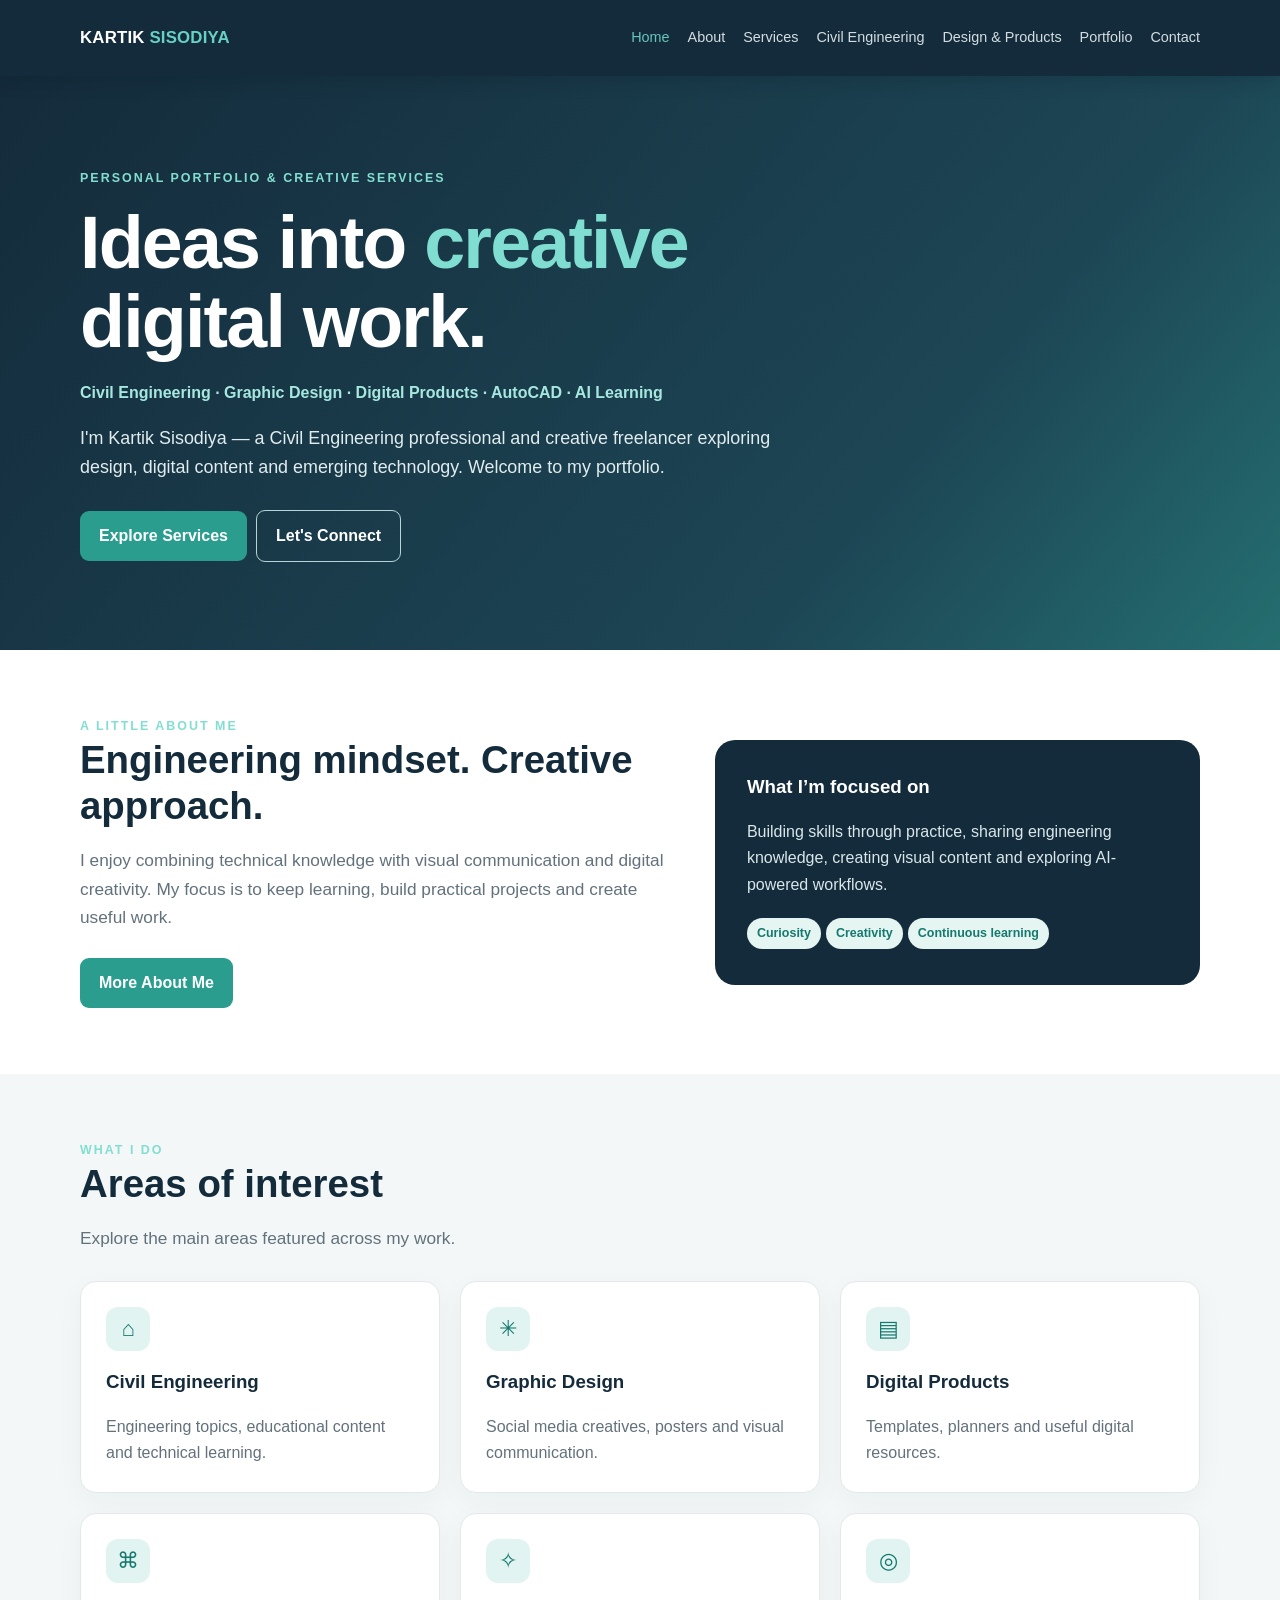
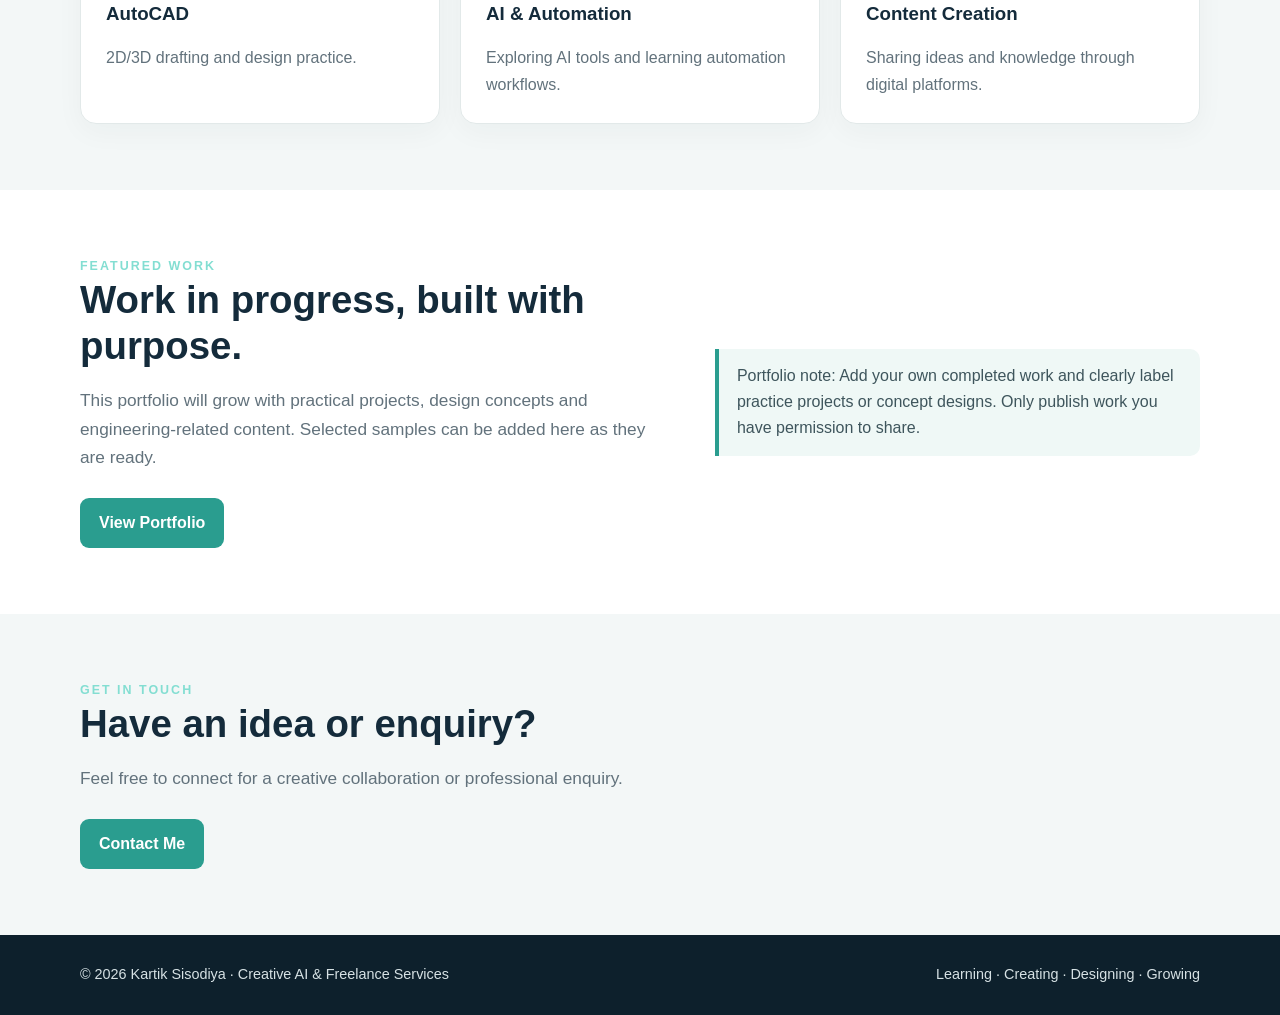
==== index.html @ 6b042577 "Add remaining portfolio website pages" ====
<!doctype html>
<html lang="en"><head><meta charset="utf-8"><meta name="viewport" content="width=device-width, initial-scale=1">
<meta name="description" content="Kartik Sisodiya — Civil Engineering, Graphic Design, Digital Products, AutoCAD and creative digital work.">
<title>Home | Kartik Sisodiya</title><link rel="stylesheet" href="style.css"></head>
<body><header><div class="wrap nav"><a class="brand" href="index.html">KARTIK <span>SISODIYA</span></a><nav><a class="active" href="index.html">Home</a><a class="" href="about.html">About</a><a class="" href="services.html">Services</a><a class="" href="civil-engineering.html">Civil Engineering</a><a class="" href="design-products.html">Design & Products</a><a class="" href="portfolio.html">Portfolio</a><a class="" href="contact.html">Contact</a></nav></div></header>

<main>
<section class="hero"><div class="wrap"><div class="eyebrow">Personal Portfolio & Creative Services</div>
<h1>Ideas into <span style="color:#80ddd1">creative</span><br>digital work.</h1>
<p class="tagline">Civil Engineering · Graphic Design · Digital Products · AutoCAD · AI Learning</p>
<p>I'm Kartik Sisodiya — a Civil Engineering professional and creative freelancer exploring design, digital content and emerging technology. Welcome to my portfolio.</p>
<a class="btn" href="services.html">Explore Services</a><a class="btn outline" href="contact.html">Let's Connect</a></div></section>
<section><div class="wrap split"><div><div class="eyebrow">A little about me</div><h2>Engineering mindset. Creative approach.</h2>
<p class="lead">I enjoy combining technical knowledge with visual communication and digital creativity. My focus is to keep learning, build practical projects and create useful work.</p><a class="btn" href="about.html">More About Me</a></div>
<div class="panel"><h3>What I’m focused on</h3><p>Building skills through practice, sharing engineering knowledge, creating visual content and exploring AI-powered workflows.</p><span class="pill">Curiosity</span><span class="pill">Creativity</span><span class="pill">Continuous learning</span></div></div></section>
<section class="soft"><div class="wrap"><div class="eyebrow">What I do</div><h2>Areas of interest</h2><p class="lead">Explore the main areas featured across my work.</p>
<div class="grid"><article class="card"><div class="icon">⌂</div><h3>Civil Engineering</h3><p>Engineering topics, educational content and technical learning.</p></article>
<article class="card"><div class="icon">✳</div><h3>Graphic Design</h3><p>Social media creatives, posters and visual communication.</p></article>
<article class="card"><div class="icon">▤</div><h3>Digital Products</h3><p>Templates, planners and useful digital resources.</p></article>
<article class="card"><div class="icon">⌘</div><h3>AutoCAD</h3><p>2D/3D drafting and design practice.</p></article>
<article class="card"><div class="icon">✧</div><h3>AI & Automation</h3><p>Exploring AI tools and learning automation workflows.</p></article>
<article class="card"><div class="icon">◎</div><h3>Content Creation</h3><p>Sharing ideas and knowledge through digital platforms.</p></article></div></div></section>
<section><div class="wrap split"><div><div class="eyebrow">Featured work</div><h2>Work in progress, built with purpose.</h2><p class="lead">This portfolio will grow with practical projects, design concepts and engineering-related content. Selected samples can be added here as they are ready.</p><a class="btn" href="portfolio.html">View Portfolio</a></div><div class="notice">Portfolio note: Add your own completed work and clearly label practice projects or concept designs. Only publish work you have permission to share.</div></div></section>
<section class="soft"><div class="wrap"><div class="eyebrow">Get in touch</div><h2>Have an idea or enquiry?</h2><p class="lead">Feel free to connect for a creative collaboration or professional enquiry.</p><a class="btn" href="contact.html">Contact Me</a></div></section>
</main>
<footer><div class="wrap foot"><div>© 2026 Kartik Sisodiya · Creative AI & Freelance Services</div><div>Learning · Creating · Designing · Growing</div></div></footer>
</body></html>
---- style.css ----
:root{--navy:#142b3b;--teal:#2a9d8f;--ink:#20313d;--muted:#62727c;--paper:#f3f7f7;--white:#fff}
*{box-sizing:border-box}html{scroll-behavior:smooth}body{margin:0;font-family:Inter,Arial,sans-serif;color:var(--ink);background:var(--white);line-height:1.65}
a{color:inherit;text-decoration:none}.wrap{width:min(1120px,92%);margin:auto}
header{background:var(--navy);color:white;position:sticky;top:0;z-index:10;box-shadow:0 4px 18px #07172230}
.nav{min-height:76px;display:flex;align-items:center;justify-content:space-between;gap:24px}.brand{font-weight:800;letter-spacing:.2px;font-size:1.05rem}.brand span{color:#67d1c3}
nav{display:flex;gap:18px;flex-wrap:wrap;align-items:center}nav a{font-size:.9rem;color:#e8f1f3;opacity:.9}nav a:hover,nav a.active{color:#70d6c9}
.hero{background:linear-gradient(130deg,#142b3b 0%,#1d4655 70%,#246e70 100%);color:white;padding:92px 0 88px}
.eyebrow{color:#83ded2;text-transform:uppercase;letter-spacing:2px;font-size:.78rem;font-weight:700}
h1{font-size:clamp(2.5rem,6vw,4.6rem);line-height:1.08;margin:14px 0 18px;letter-spacing:-1.8px}
.hero p{max-width:720px;color:#e1ecee;font-size:1.12rem}
.hero .tagline{font-weight:700;color:#a6e8df;font-size:1rem}
.btn{display:inline-flex;align-items:center;justify-content:center;padding:12px 19px;border-radius:9px;background:var(--teal);color:white;font-weight:700;margin:9px 9px 0 0;transition:.2s}
.btn:hover{transform:translateY(-2px);filter:brightness(1.06)}.btn.outline{background:transparent;border:1px solid #b7d4d8}
section{padding:66px 0}.soft{background:var(--paper)}h2{font-size:clamp(1.8rem,3vw,2.5rem);line-height:1.2;color:var(--navy);margin:0 0 14px}h3{color:var(--navy);margin:0 0 8px}.lead{font-size:1.08rem;color:var(--muted);max-width:760px}
.grid{display:grid;grid-template-columns:repeat(3,1fr);gap:20px;margin-top:28px}.grid.two{grid-template-columns:repeat(2,1fr)}
.card{border:1px solid #e2e9e9;border-radius:16px;padding:25px;background:white;box-shadow:0 8px 28px #132d3b0a}
.icon{width:44px;height:44px;border-radius:12px;background:#e1f4f1;color:#16796f;display:grid;place-items:center;font-size:1.35rem;margin-bottom:16px}
.card p{color:var(--muted);margin-bottom:0}.pill{display:inline-block;background:#e5f5f2;color:#16796f;padding:5px 10px;border-radius:99px;font-size:.78rem;font-weight:700;margin:4px 5px 4px 0}
.split{display:grid;grid-template-columns:1.1fr .9fr;gap:42px;align-items:center}
.panel{background:var(--navy);color:white;border-radius:20px;padding:32px}.panel h3{color:white}.panel p{color:#d9e7e9}
.list{padding-left:20px;color:var(--muted)}.list li{margin:8px 0}
.pagehero{background:var(--navy);color:white;padding:58px 0}.pagehero h1{font-size:clamp(2.3rem,5vw,3.6rem);margin:8px 0}.pagehero p{color:#dce9eb;max-width:700px}
.contactbox{background:var(--paper);padding:25px;border-radius:14px;margin:12px 0}
footer{background:#0d202c;color:#d6e1e4;padding:28px 0;font-size:.9rem}footer .foot{display:flex;justify-content:space-between;gap:18px;flex-wrap:wrap}
.small{font-size:.88rem;color:var(--muted)}.notice{border-left:4px solid var(--teal);padding:14px 18px;background:#eff8f6;border-radius:0 10px 10px 0;color:#3e555c}
@media(max-width:760px){.nav{padding:14px 0;align-items:flex-start;flex-direction:column}nav{gap:12px}.hero{padding:66px 0}.grid,.grid.two,.split{grid-template-columns:1fr}section{padding:48px 0}}
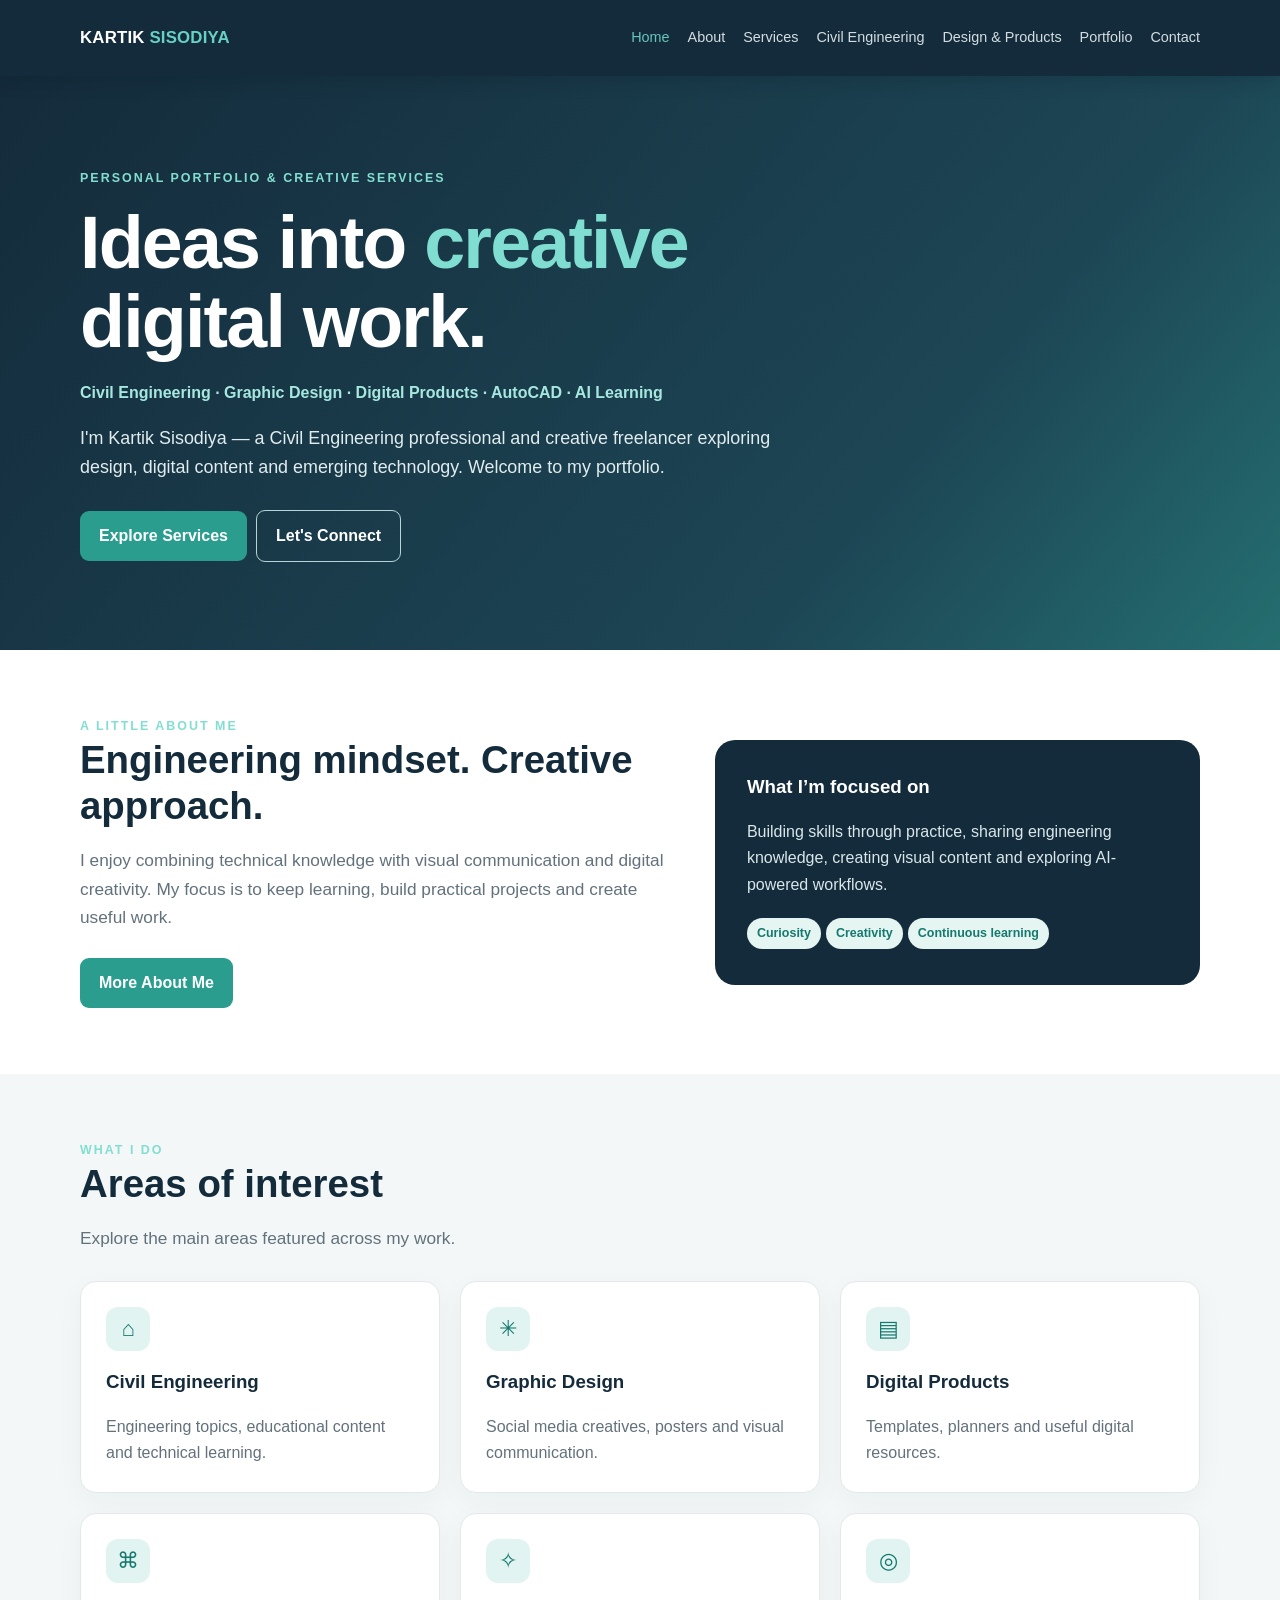
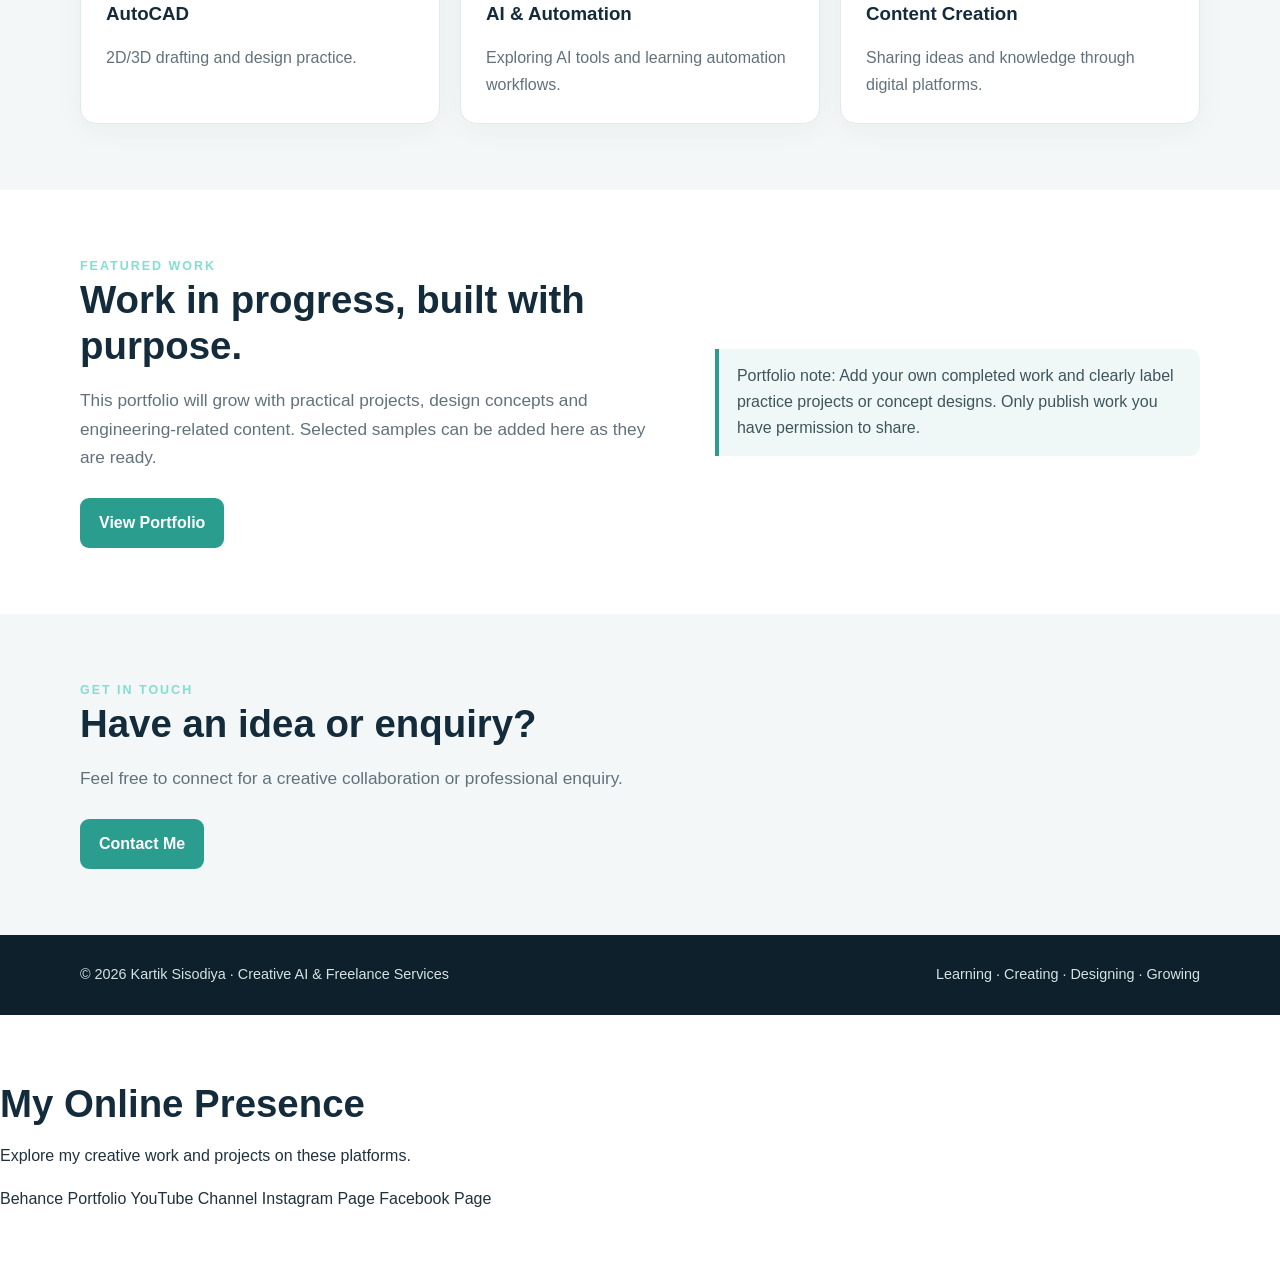
==== commit 4749f6f7: "Portfolio Link Add" ====
--- a/index.html
+++ b/index.html
@@ -24,4 +24,35 @@
 <section class="soft"><div class="wrap"><div class="eyebrow">Get in touch</div><h2>Have an idea or enquiry?</h2><p class="lead">Feel free to connect for a creative collaboration or professional enquiry.</p><a class="btn" href="contact.html">Contact Me</a></div></section>
 </main>
 <footer><div class="wrap foot"><div>© 2026 Kartik Sisodiya · Creative AI & Freelance Services</div><div>Learning · Creating · Designing · Growing</div></div></footer>
-</body></html>+
+<section class="social-links-section">
+  <h2>My Online Presence</h2>
+  <p>Explore my creative work and projects on these platforms.</p>
+
+  <div class="social-links">
+
+    <a href="https://www.behance.net/sisodiyakartik"
+       target="_blank" rel="noopener noreferrer">
+      Behance Portfolio
+    </a>
+
+    <a href="https://youtube.com/@civilengineeringprofession-f2p?si=ohInA8pzZz2VDzS5"
+       target="_blank" rel="noopener noreferrer">
+      YouTube Channel
+    </a>
+
+    <a href="https://www.instagram.com/civil_engineering_profession?vrfl=ejMzOXphMnRhOXYy"
+       target="_blank" rel="noopener noreferrer">
+      Instagram Page
+    </a>
+
+    <a href="https://www.facebook.com/share/1Dv3RnD82E/"
+       target="_blank" rel="noopener noreferrer">
+      Facebook Page
+    </a>
+
+  </div>
+</section>
+
+</body>  
+</html>
--- a/style.css
+++ b/style.css
@@ -25,3 +25,39 @@
 footer{background:#0d202c;color:#d6e1e4;padding:28px 0;font-size:.9rem}footer .foot{display:flex;justify-content:space-between;gap:18px;flex-wrap:wrap}
 .small{font-size:.88rem;color:var(--muted)}.notice{border-left:4px solid var(--teal);padding:14px 18px;background:#eff8f6;border-radius:0 10px 10px 0;color:#3e555c}
 @media(max-width:760px){.nav{padding:14px 0;align-items:flex-start;flex-direction:column}nav{gap:12px}.hero{padding:66px 0}.grid,.grid.two,.split{grid-template-columns:1fr}section{padding:48px 0}}
+.logo-videos-row {
+  display: grid;
+  grid-template-columns: repeat(4, minmax(0, 1fr));
+  gap: 20px;
+  max-width: 750px;
+  margin: 25px auto;
+  align-items: start;
+}
+
+.logo-video-wrapper {
+  width: 100%;
+  margin: 0;
+  text-align: center;
+}
+
+.logo-video-wrapper video {
+  display: block;
+  width: 100% !important;
+  max-width: 100% !important;
+  height: auto !important;
+  aspect-ratio: 9 / 16;
+  object-fit: contain;
+  margin: 10px auto;
+  background: #000;
+  border-radius: 12px;
+}
+
+@media (max-width: 700px) {
+  .logo-videos-row {
+    grid-template-columns: repeat(2, minmax(0, 1fr));
+  }
+}
+.logo-video-wrapper h2 {
+  font-size: 16px;
+  margin-bottom: 6px;
+}
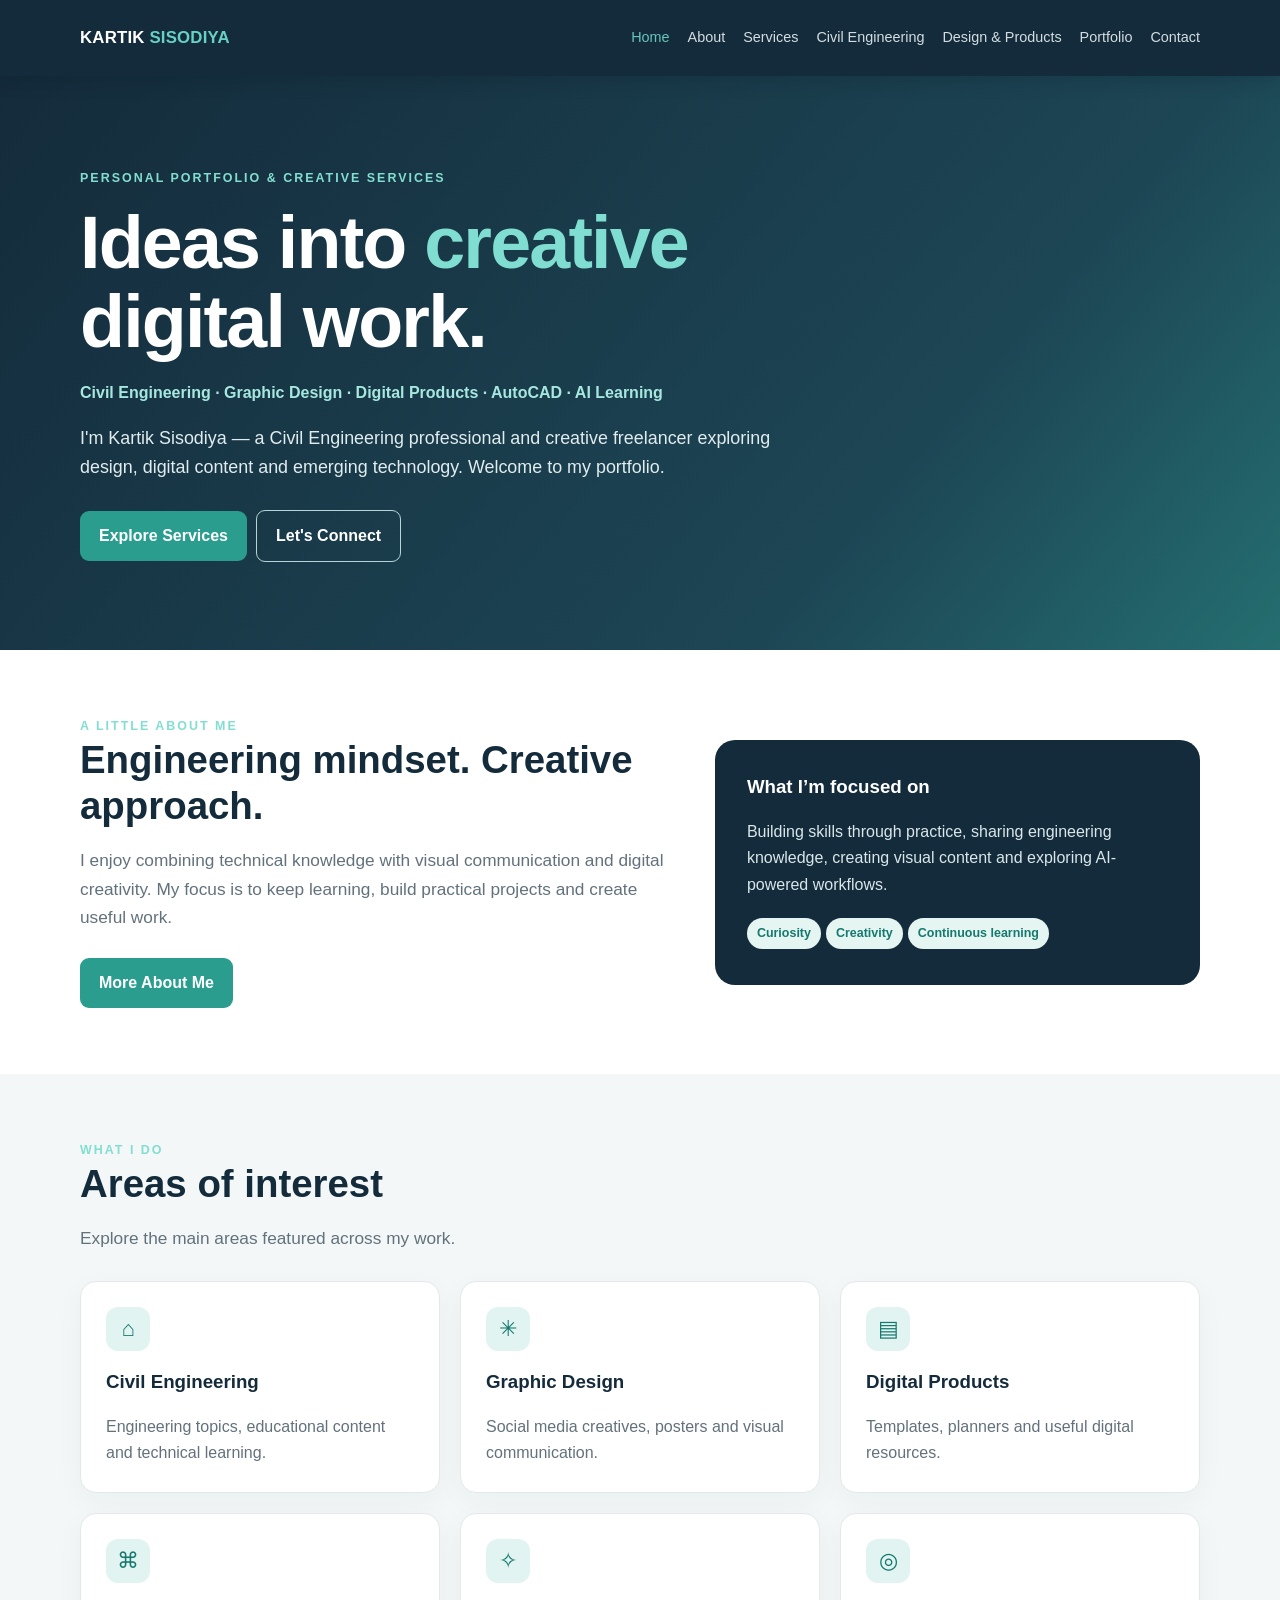
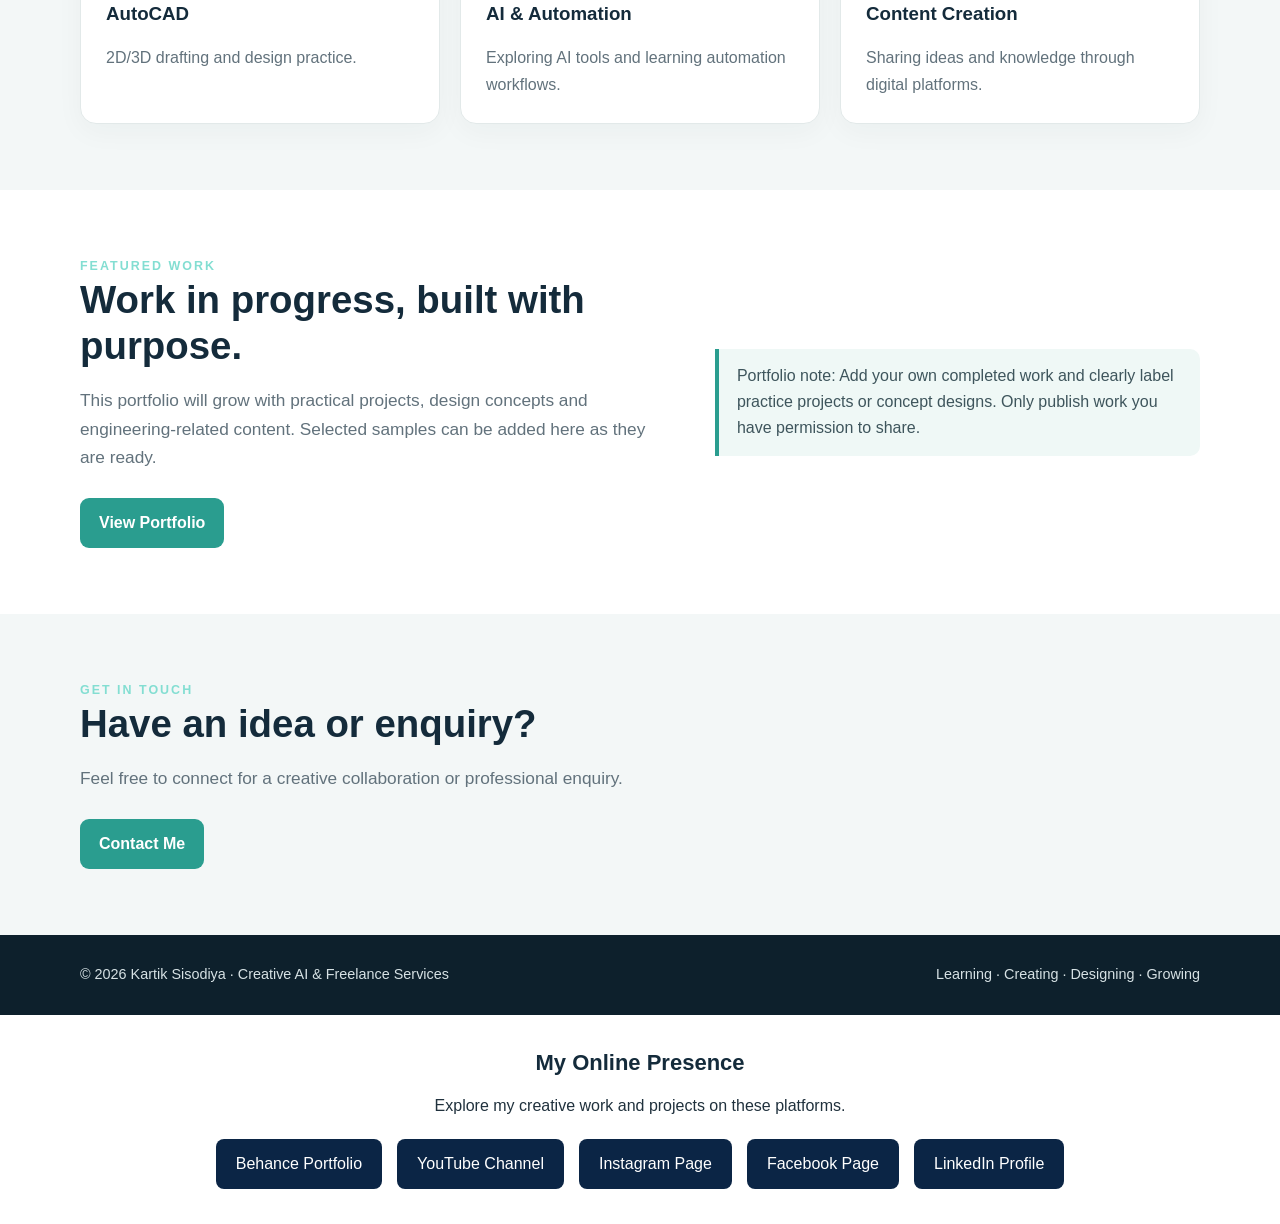
==== commit fed517a6: "Linkedln URL Add" ====
--- a/index.html
+++ b/index.html
@@ -51,6 +51,12 @@
       Facebook Page
     </a>
 
+    <a href="https://www.linkedin.com/in/kartiksisodiya/"
+   target="_blank"
+   rel="noopener noreferrer">
+   LinkedIn Profile
+</a>
+
   </div>
 </section>
 
--- a/style.css
+++ b/style.css
@@ -61,3 +61,35 @@
   font-size: 16px;
   margin-bottom: 6px;
 }
+
+.social-links-section {
+  text-align: center;
+  padding: 35px 20px;
+}
+
+.social-links-section h2 {
+  font-size: 22px;
+  margin-bottom: 10px;
+}
+
+.social-links {
+  display: flex;
+  justify-content: center;
+  flex-wrap: wrap;
+  gap: 15px;
+  margin-top: 20px;
+}
+
+.social-links a {
+  display: inline-block;
+  padding: 12px 20px;
+  background: #0b2545;
+  color: white;
+  text-decoration: none;
+  border-radius: 8px;
+  transition: 0.3s;
+}
+
+.social-links a:hover {
+  background: #12b8a6;
+}
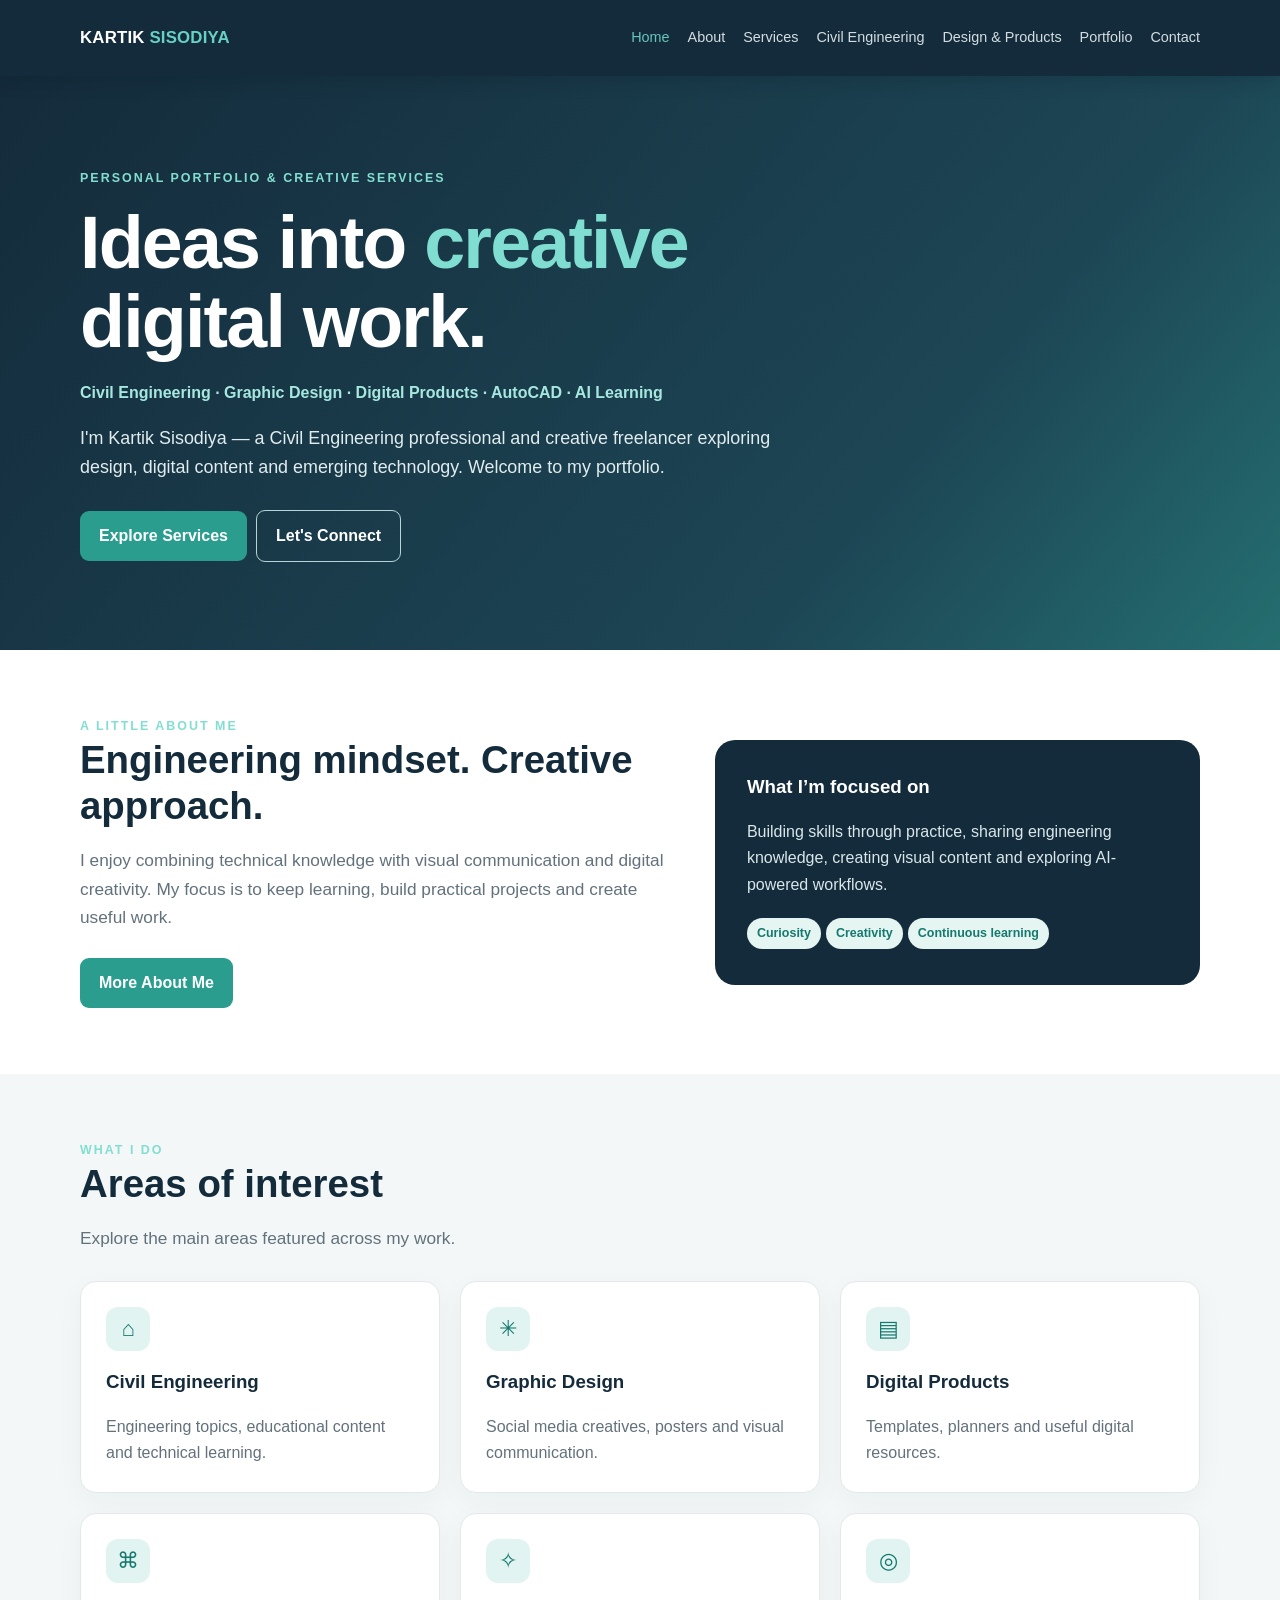
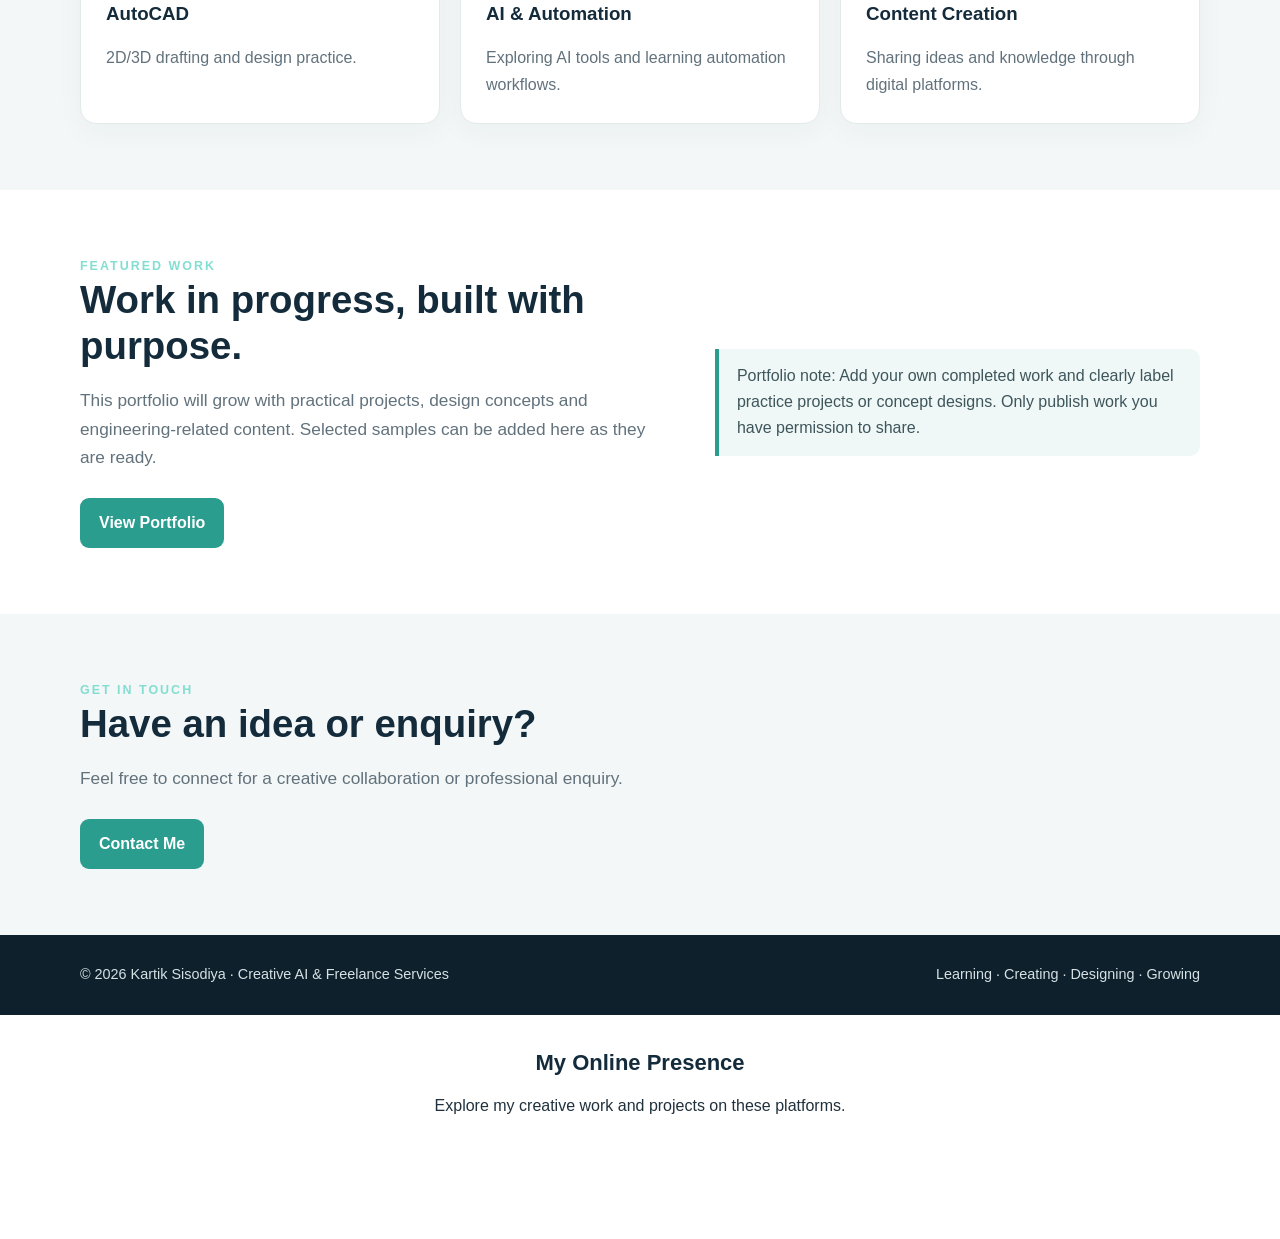
==== commit 901168ed: "Change Logos" ====
--- a/index.html
+++ b/index.html
@@ -29,33 +29,32 @@
   <h2>My Online Presence</h2>
   <p>Explore my creative work and projects on these platforms.</p>
 
-  <div class="social-links">
+ <div class="social-links">
 
-    <a href="https://www.behance.net/sisodiyakartik"
-       target="_blank" rel="noopener noreferrer">
-      Behance Portfolio
+    <a href="YOUR_BEHANCE_URL" target="_blank"
+       aria-label="Behance">
+        <i class="fa-brands fa-behance behance"></i>
     </a>
 
-    <a href="https://youtube.com/@civilengineeringprofession-f2p?si=ohInA8pzZz2VDzS5"
-       target="_blank" rel="noopener noreferrer">
-      YouTube Channel
+    <a href="YOUR_FACEBOOK_URL" target="_blank"
+       aria-label="Facebook">
+        <i class="fa-brands fa-facebook facebook"></i>
     </a>
 
-    <a href="https://www.instagram.com/civil_engineering_profession?vrfl=ejMzOXphMnRhOXYy"
-       target="_blank" rel="noopener noreferrer">
-      Instagram Page
-    </a>
-
-    <a href="https://www.facebook.com/share/1Dv3RnD82E/"
-       target="_blank" rel="noopener noreferrer">
-      Facebook Page
+    <a href="YOUR_INSTAGRAM_URL" target="_blank"
+       aria-label="Instagram">
+        <i class="fa-brands fa-instagram instagram"></i>
     </a>
 
     <a href="https://www.linkedin.com/in/kartiksisodiya/"
-   target="_blank"
-   rel="noopener noreferrer">
-   LinkedIn Profile
-</a>
+       target="_blank" aria-label="LinkedIn">
+        <i class="fa-brands fa-linkedin linkedin"></i>
+    </a>
+
+    <a href="YOUR_YOUTUBE_URL" target="_blank"
+       aria-label="YouTube">
+        <i class="fa-brands fa-youtube youtube"></i>
+    </a>
 
   </div>
 </section>
--- a/style.css
+++ b/style.css
@@ -93,3 +93,41 @@
 .social-links a:hover {
   background: #12b8a6;
 }
+/* My Online Presence */
+
+.social-links {
+    display: flex;
+    justify-content: center;
+    align-items: center;
+    gap: 25px;
+    flex-wrap: wrap;
+    margin-top: 25px;
+}
+
+.social-links a {
+    width: 60px;
+    height: 60px;
+    display: flex;
+    align-items: center;
+    justify-content: center;
+    border-radius: 12px;
+    background: transparent;
+    transition: all 0.3s ease;
+}
+
+.social-links a img {
+    width: 45px;
+    height: 45px;
+    object-fit: contain;
+    display: block;
+    mix-blend-mode: normal;
+    transition: transform 0.3s ease;
+}
+
+.social-links a:hover {
+    transform: translateY(-6px);
+}
+
+.social-links a:hover img {
+    transform: scale(1.12);
+}
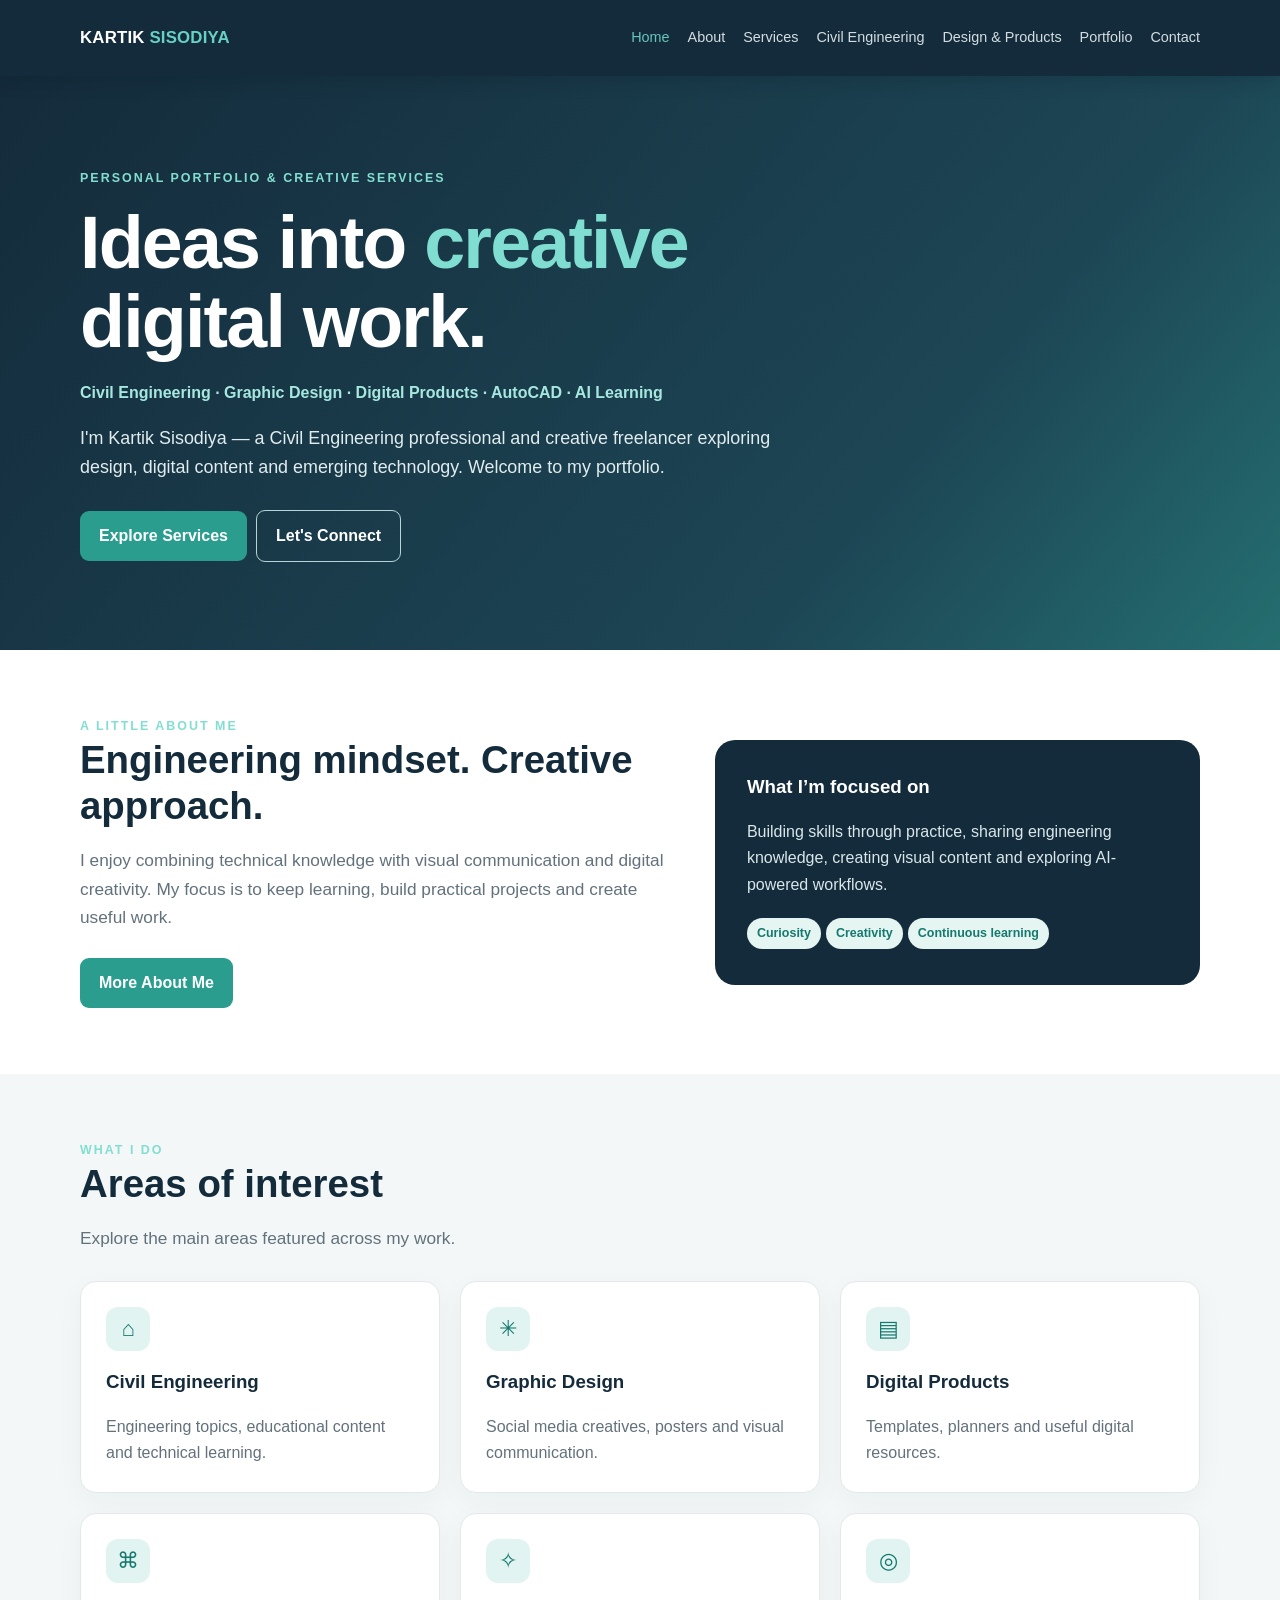
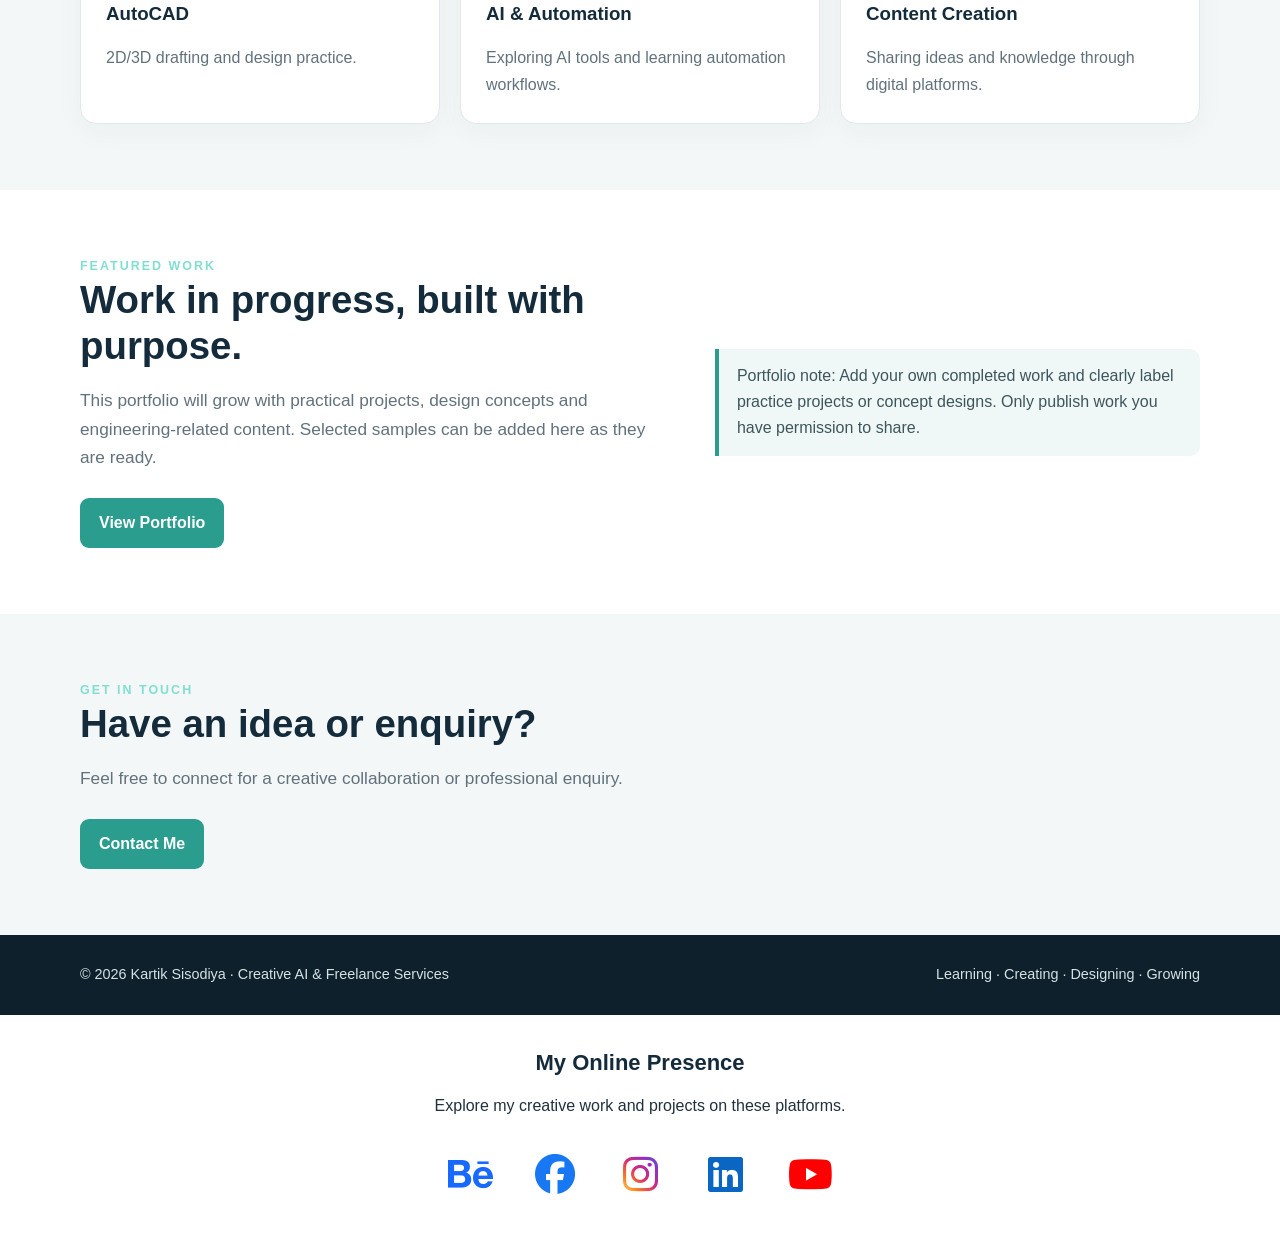
==== commit 0c4e2430: "Change Head Section" ====
--- a/index.html
+++ b/index.html
@@ -1,7 +1,16 @@
 <!doctype html>
 <html lang="en"><head><meta charset="utf-8"><meta name="viewport" content="width=device-width, initial-scale=1">
 <meta name="description" content="Kartik Sisodiya — Civil Engineering, Graphic Design, Digital Products, AutoCAD and creative digital work.">
-<title>Home | Kartik Sisodiya</title><link rel="stylesheet" href="style.css"></head>
+<title>Home | Kartik Sisodiya</title>
+
+<!-- Font Awesome Icons -->
+<link rel="stylesheet"
+href="https://cdnjs.cloudflare.com/ajax/libs/font-awesome/6.7.2/css/all.min.css">
+
+<!-- Main CSS -->
+<link rel="stylesheet" href="style.css">
+
+</head>
 <body><header><div class="wrap nav"><a class="brand" href="index.html">KARTIK <span>SISODIYA</span></a><nav><a class="active" href="index.html">Home</a><a class="" href="about.html">About</a><a class="" href="services.html">Services</a><a class="" href="civil-engineering.html">Civil Engineering</a><a class="" href="design-products.html">Design & Products</a><a class="" href="portfolio.html">Portfolio</a><a class="" href="contact.html">Contact</a></nav></div></header>
 
 <main>
--- a/style.css
+++ b/style.css
@@ -72,27 +72,7 @@
   margin-bottom: 10px;
 }
 
-.social-links {
-  display: flex;
-  justify-content: center;
-  flex-wrap: wrap;
-  gap: 15px;
-  margin-top: 20px;
-}
 
-.social-links a {
-  display: inline-block;
-  padding: 12px 20px;
-  background: #0b2545;
-  color: white;
-  text-decoration: none;
-  border-radius: 8px;
-  transition: 0.3s;
-}
-
-.social-links a:hover {
-  background: #12b8a6;
-}
 /* My Online Presence */
 
 .social-links {
@@ -108,26 +88,59 @@
     width: 60px;
     height: 60px;
     display: flex;
+    justify-content: center;
     align-items: center;
-    justify-content: center;
+    text-decoration: none;
     border-radius: 12px;
     background: transparent;
-    transition: all 0.3s ease;
+    transition: transform 0.3s ease;
 }
 
-.social-links a img {
-    width: 45px;
-    height: 45px;
-    object-fit: contain;
-    display: block;
-    mix-blend-mode: normal;
+.social-links i {
+    display: inline-block;
+    font-size: 40px;
+    font-style: normal;
     transition: transform 0.3s ease;
 }
+
+/* Brand Colours */
+
+.social-links .behance {
+    color: #1769FF;
+}
+
+.social-links .facebook {
+    color: #1877F2;
+}
+
+.social-links .instagram {
+    background: linear-gradient(
+        45deg,
+        #FEDA75,
+        #FA7E1E,
+        #D62976,
+        #962FBF,
+        #4F5BD5
+    );
+    -webkit-background-clip: text;
+    background-clip: text;
+    -webkit-text-fill-color: transparent;
+}
+
+.social-links .linkedin {
+    color: #0A66C2;
+}
+
+.social-links .youtube {
+    color: #FF0000;
+}
+
+/* Hover Effect */
 
 .social-links a:hover {
     transform: translateY(-6px);
 }
 
-.social-links a:hover img {
-    transform: scale(1.12);
+.social-links a:hover i {
+    transform: scale(1.15);
 }
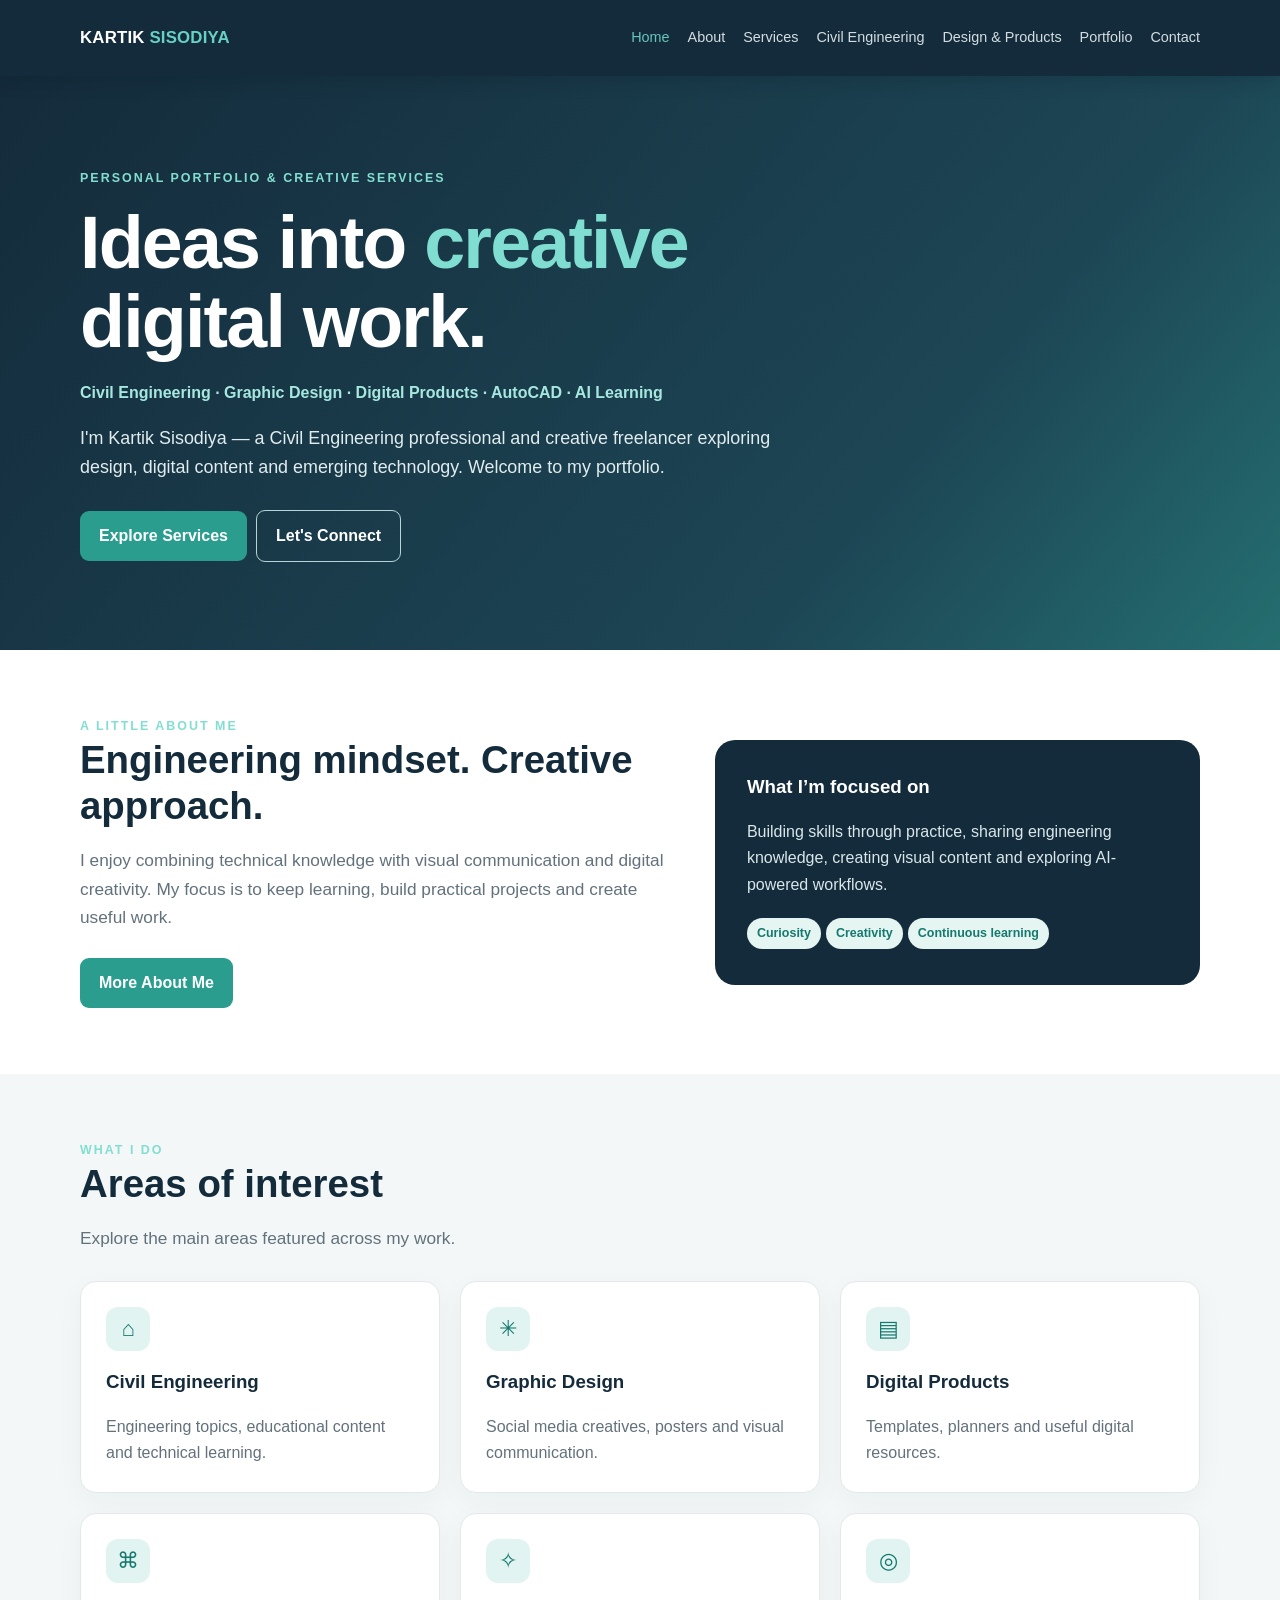
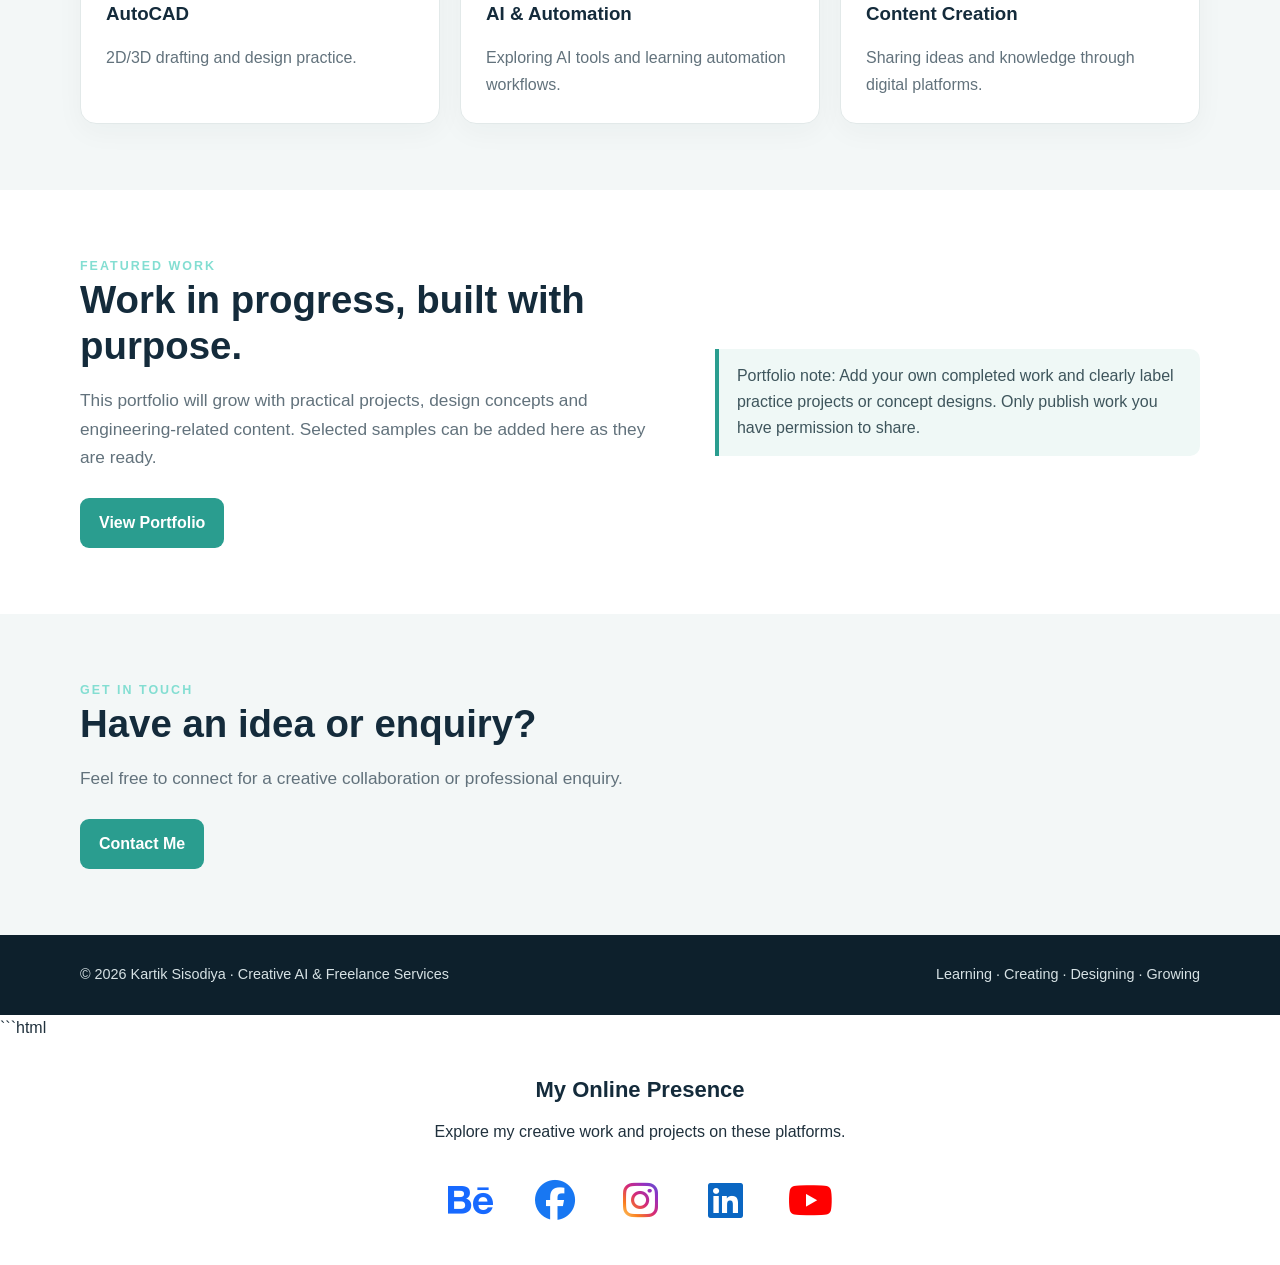
==== commit 7f3f6f8f: "Change Social Links" ====
--- a/index.html
+++ b/index.html
@@ -34,37 +34,48 @@
 </main>
 <footer><div class="wrap foot"><div>© 2026 Kartik Sisodiya · Creative AI & Freelance Services</div><div>Learning · Creating · Designing · Growing</div></div></footer>
 
+```html
 <section class="social-links-section">
-  <h2>My Online Presence</h2>
-  <p>Explore my creative work and projects on these platforms.</p>
+    <h2>My Online Presence</h2>
+    <p>Explore my creative work and projects on these platforms.</p>
 
- <div class="social-links">
+    <div class="social-links">
 
-    <a href="YOUR_BEHANCE_URL" target="_blank"
-       aria-label="Behance">
-        <i class="fa-brands fa-behance behance"></i>
-    </a>
+        <!-- Behance -->
+        <a href="https://www.behance.net/sisodiyakartik"
+           target="_blank" rel="noopener noreferrer"
+           aria-label="Behance">
+            <i class="fa-brands fa-behance behance"></i>
+        </a>
 
-    <a href="YOUR_FACEBOOK_URL" target="_blank"
-       aria-label="Facebook">
-        <i class="fa-brands fa-facebook facebook"></i>
-    </a>
+        <!-- Facebook -->
+        <a href="https://www.facebook.com/share/1Dv3RnD82E/"
+           target="_blank" rel="noopener noreferrer"
+           aria-label="Facebook">
+            <i class="fa-brands fa-facebook facebook"></i>
+        </a>
 
-    <a href="YOUR_INSTAGRAM_URL" target="_blank"
-       aria-label="Instagram">
-        <i class="fa-brands fa-instagram instagram"></i>
-    </a>
+        <!-- Instagram -->
+        <a href="https://www.instagram.com/civil_engineering_profession/"
+           target="_blank" rel="noopener noreferrer"
+           aria-label="Instagram">
+            <i class="fa-brands fa-instagram instagram"></i>
+        </a>
 
-    <a href="https://www.linkedin.com/in/kartiksisodiya/"
-       target="_blank" aria-label="LinkedIn">
-        <i class="fa-brands fa-linkedin linkedin"></i>
-    </a>
+        <!-- LinkedIn -->
+        <a href="https://www.linkedin.com/in/kartiksisodiya/"
+           target="_blank" rel="noopener noreferrer"
+           aria-label="LinkedIn">
+            <i class="fa-brands fa-linkedin linkedin"></i>
+        </a>
 
-    <a href="YOUR_YOUTUBE_URL" target="_blank"
-       aria-label="YouTube">
-        <i class="fa-brands fa-youtube youtube"></i>
-    </a>
-
+        <!-- YouTube -->
+        <a href="https://youtube.com/@civilengineeringprofession-f2p"
+           target="_blank" rel="noopener noreferrer"
+           aria-label="YouTube">
+            <i class="fa-brands fa-youtube youtube"></i>
+        </a>
+      
   </div>
 </section>
 
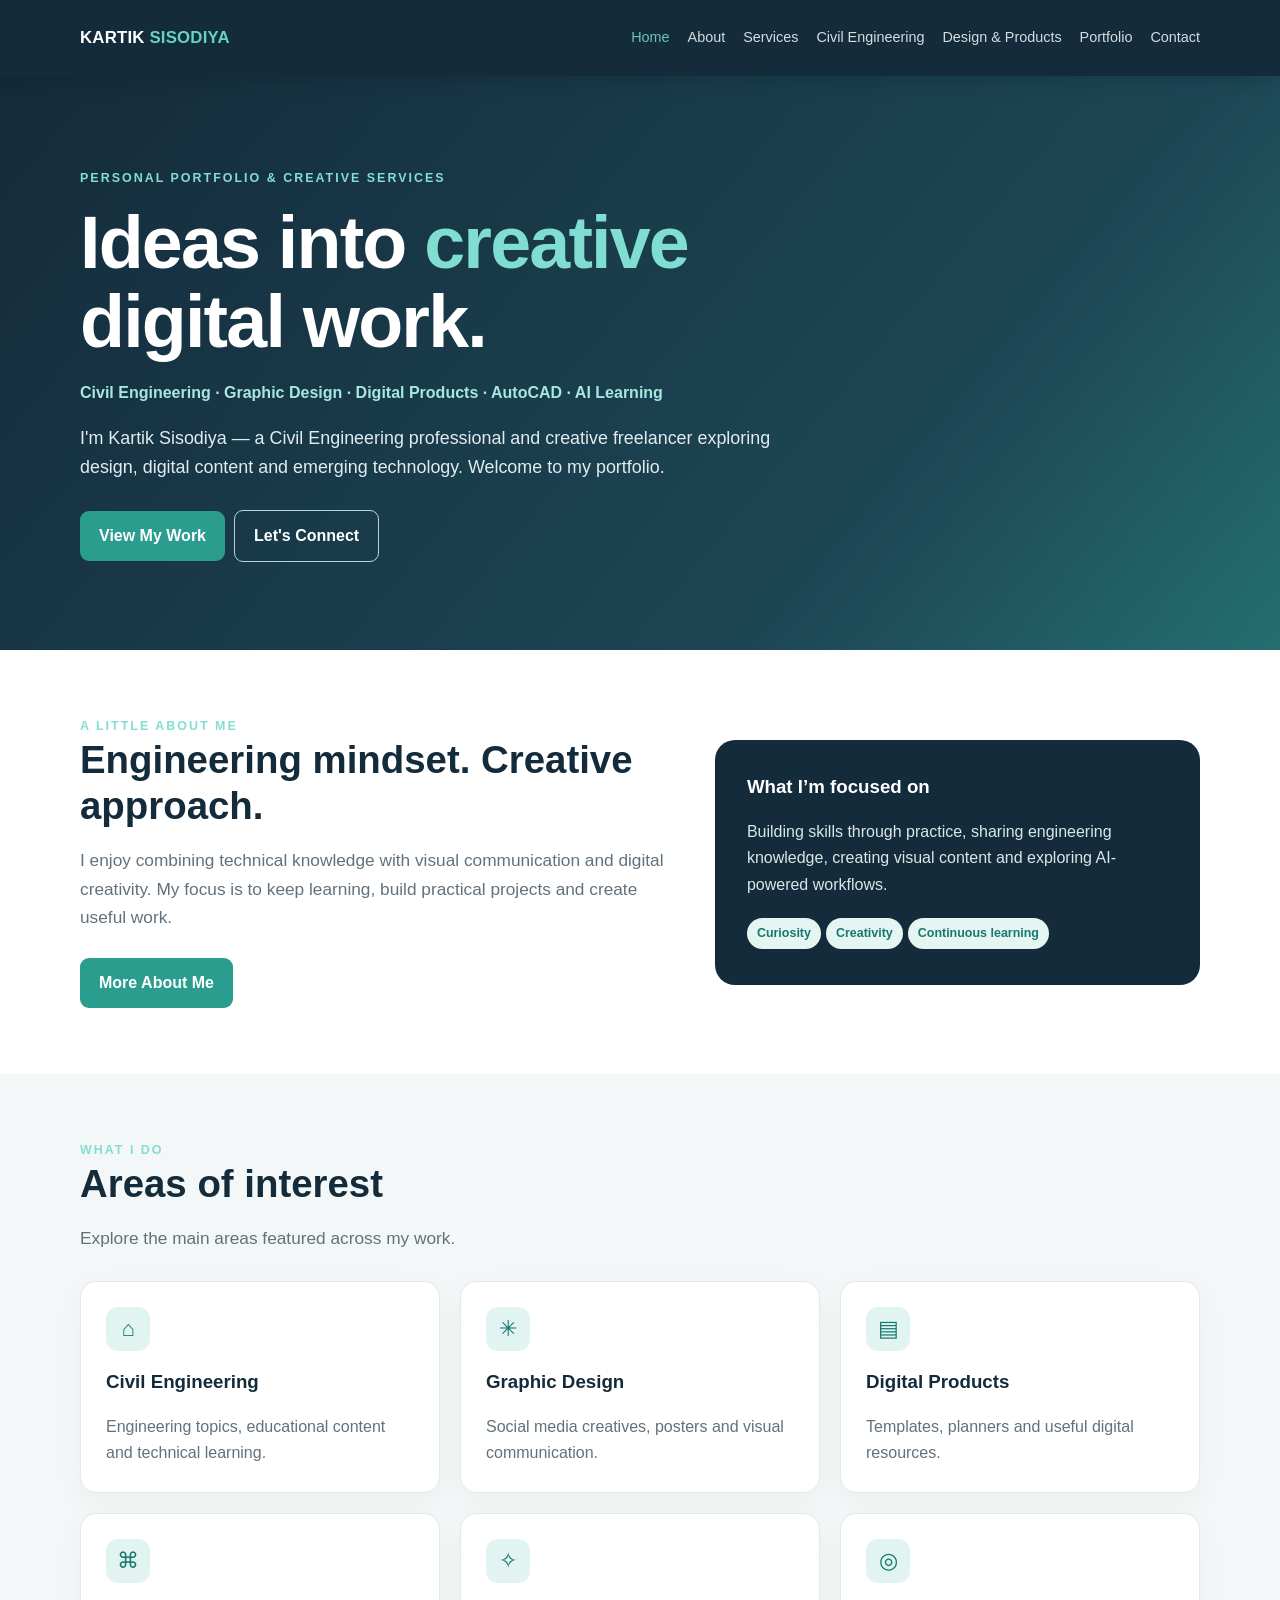
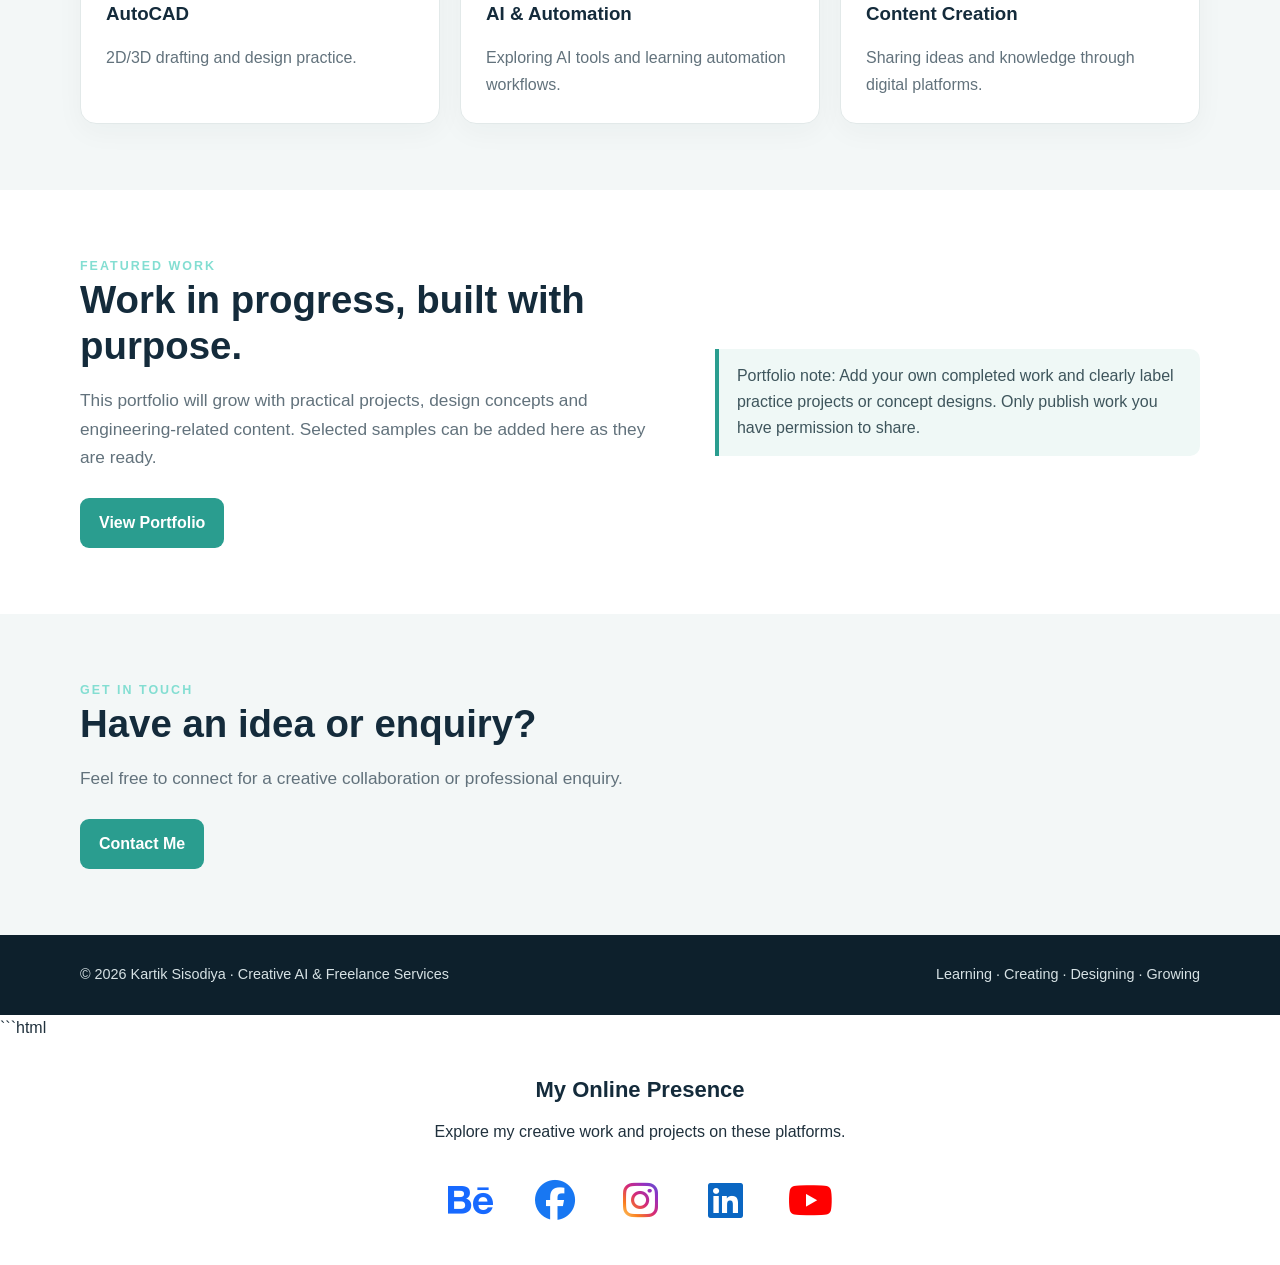
==== commit 2b4d4d7f: "Button Changes" ====
--- a/index.html
+++ b/index.html
@@ -18,7 +18,7 @@
 <h1>Ideas into <span style="color:#80ddd1">creative</span><br>digital work.</h1>
 <p class="tagline">Civil Engineering · Graphic Design · Digital Products · AutoCAD · AI Learning</p>
 <p>I'm Kartik Sisodiya — a Civil Engineering professional and creative freelancer exploring design, digital content and emerging technology. Welcome to my portfolio.</p>
-<a class="btn" href="services.html">Explore Services</a><a class="btn outline" href="contact.html">Let's Connect</a></div></section>
+<a class="btn" href="services.html">View My Work</a><a class="btn outline" href="contact.html">Let's Connect</a></div></section>
 <section><div class="wrap split"><div><div class="eyebrow">A little about me</div><h2>Engineering mindset. Creative approach.</h2>
 <p class="lead">I enjoy combining technical knowledge with visual communication and digital creativity. My focus is to keep learning, build practical projects and create useful work.</p><a class="btn" href="about.html">More About Me</a></div>
 <div class="panel"><h3>What I’m focused on</h3><p>Building skills through practice, sharing engineering knowledge, creating visual content and exploring AI-powered workflows.</p><span class="pill">Curiosity</span><span class="pill">Creativity</span><span class="pill">Continuous learning</span></div></div></section>
